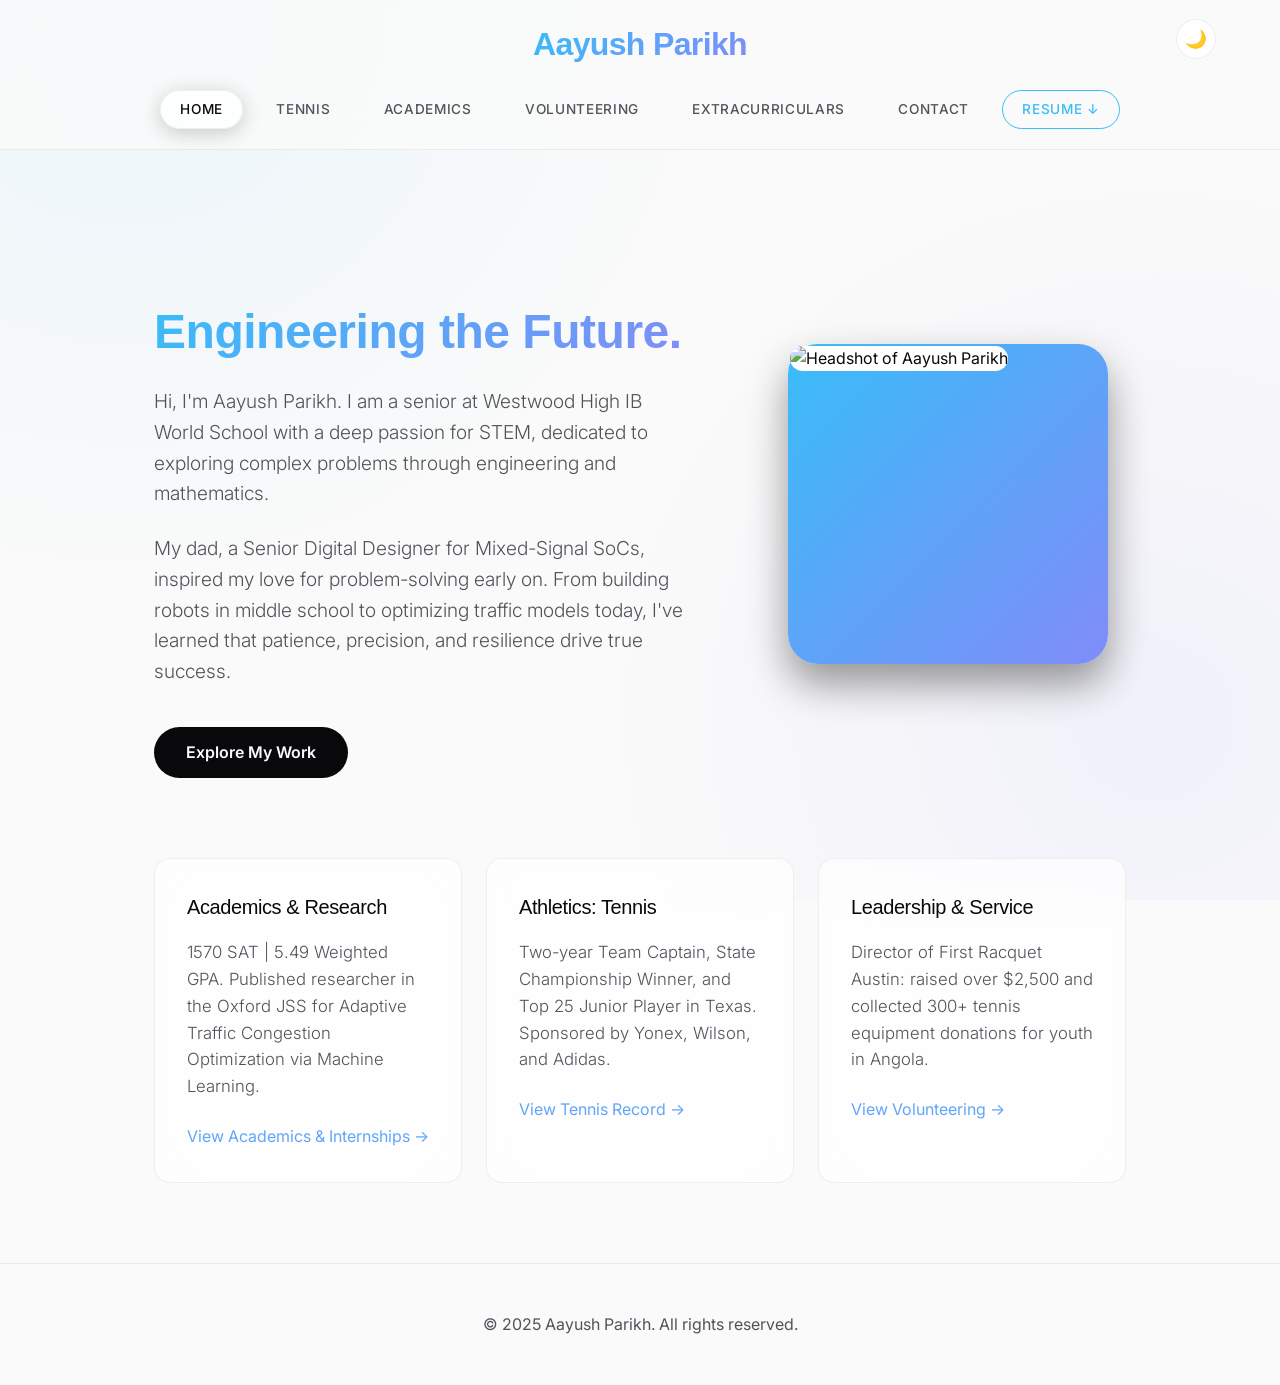
==== index.html @ a895808f "Revise introduction text and set light theme default Updated personal introduction and theme toggle " ====
<!DOCTYPE html>
<html lang="en">
<head>
  <meta charset="UTF-8">
  <meta name="viewport" content="width=device-width, initial-scale=1.0">
  <meta name="description" content="Portfolio of Aayush Parikh: Senior at Westwood High IB World School, published ML researcher, and top 25 Texas varsity tennis player.">
  <title>Aayush Parikh | Home</title>
  <link href="https://fonts.googleapis.com/css2?family=Clash+Display:wght@500;600;700&family=Inter:wght@300;400;500;600&display=swap" rel="stylesheet">
  <link rel="stylesheet" href="style.css">
  <link rel="icon" type="image/svg+xml" href="favicon.svg">
</head>
<body>
  <div id="scrollProgress"></div>

  <header>
    <button id="themeToggle" title="Toggle Light/Dark Mode" aria-label="Toggle Light and Dark Mode">☀️</button>
    <h1>Aayush Parikh</h1>
    <nav class="top-buttons">
      <a href="index.html" class="button active">Home</a>
      <a href="tennis.html" class="button">Tennis</a>
      <a href="academics.html" class="button">Academics</a>
      <a href="volunteering.html" class="button">Volunteering</a>
      <a href="extracurriculars.html" class="button">Extracurriculars</a>
      <a href="contact.html" class="button">Contact</a>
      <a href="Aayush_Parikh_Resume.pdf" target="_blank" class="button" style="border-color: var(--neon-cyan); color: var(--neon-cyan);">Resume ↓</a>
    </nav>
  </header>
  
  <main>
    <div class="hero-wrapper reveal">
      <div class="hero-text">
        <h2 style="font-size: 3rem; margin-bottom: 1rem;">Engineering the Future.</h2>
        <p style="font-size: 1.2rem;">Hi, I'm Aayush Parikh. I am a senior at Westwood High IB World School with a deep passion for STEM, dedicated to exploring complex problems through engineering and mathematics.</p>
        
        <p style="font-size: 1.2rem;">My dad, a Senior Digital Designer for Mixed-Signal SoCs, inspired my love for problem-solving early on. From building robots in middle school to optimizing traffic models today, I've learned that patience, precision, and resilience drive true success.</p>
        
        <a href="academics.html" class="button" style="display: inline-block; background: var(--accent-gradient); color: white; padding: 0.8rem 2rem; border-radius: 30px; font-weight: 600; margin-top: 1rem; box-shadow: 0 4px 15px rgba(0, 242, 254, 0.3);">Explore My Work</a>
      </div>
      
      <div class="hero-visual">
        <div class="image-frame">
          <img src="profile.jpg" alt="Headshot of Aayush Parikh">
        </div>
      </div>
    </div>

    <div class="card-grid reveal">
      <div class="card">
        <h3>Academics & Research</h3>
        <p>1570 SAT | 5.49 Weighted GPA. Published researcher in the Oxford JSS for Adaptive Traffic Congestion Optimization via Machine Learning.</p>
        <a href="academics.html">View Academics & Internships →</a>
      </div>
      <div class="card">
        <h3>Athletics: Tennis</h3>
        <p>Two-year Team Captain, State Championship Winner, and Top 25 Junior Player in Texas. Sponsored by Yonex, Wilson, and Adidas.</p>
        <a href="tennis.html">View Tennis Record →</a>
      </div>
      <div class="card">
        <h3>Leadership & Service</h3>
        <p>Director of First Racquet Austin: raised over $2,500 and collected 300+ tennis equipment donations for youth in Angola.</p>
        <a href="volunteering.html">View Volunteering →</a>
      </div>
    </div>
  </main>

  <footer style="text-align: center; padding: 3rem; color: var(--text-muted); margin-top: auto; border-top: 1px solid var(--glass-border);">
    © 2025 Aayush Parikh. All rights reserved.
  </footer>
  <button id="backToTop" title="Back to top" aria-label="Scroll back to top">↑</button>

  <script>
    const themeToggle = document.getElementById('themeToggle');
    const html = document.documentElement;
    // Defaulting to light theme based on feedback
    const savedTheme = localStorage.getItem('theme') || 'light';
    html.setAttribute('data-theme', savedTheme);
    themeToggle.textContent = savedTheme === 'dark' ? '☀️' : '🌙';
    
    themeToggle.addEventListener('click', () => {
      const newTheme = html.getAttribute('data-theme') === 'light' ? 'dark' : 'light';
      html.setAttribute('data-theme', newTheme);
      localStorage.setItem('theme', newTheme);
      themeToggle.textContent = newTheme === 'dark' ? '☀️' : '🌙';
    });

    const backToTopButton = document.getElementById('backToTop');
    window.addEventListener('scroll', () => backToTopButton.classList.toggle('show', window.scrollY > 300));
    backToTopButton.addEventListener('click', () => window.scrollTo({ top: 0, behavior: 'smooth' }));

    window.addEventListener('scroll', () => {
      const progressBar = document.getElementById('scrollProgress');
      if (progressBar) {
        const scrollTop = window.scrollY || document.documentElement.scrollTop;
        const scrollHeight = document.documentElement.scrollHeight - window.innerHeight;
        const progress = scrollHeight > 0 ? (scrollTop / scrollHeight) * 100 : 0;
        progressBar.style.width = progress + '%';
      }
    });

    const revealElements = document.querySelectorAll('.reveal');
    const revealOptions = { threshold: 0.15, rootMargin: "0px 0px -50px 0px" };
    const revealOnScroll = new IntersectionObserver(function(entries, observer) {
      entries.forEach(entry => {
        if (!entry.isIntersecting) return;
        entry.target.classList.add('active');
        observer.unobserve(entry.target); 
      });
    }, revealOptions);
    revealElements.forEach(el => revealOnScroll.observe(el));
  </script>
</body>
</html>
---- style.css ----
/* ==========================
   Ultra-Premium Design Tokens
========================== */
:root {
  --bg-base: #09090b; 
  --bg-surface: #18181b; 
  --neon-cyan: #38bdf8;
  --neon-blue: #60a5fa;
  --neon-purple: #818cf8;
  --accent-gradient: linear-gradient(135deg, var(--neon-cyan), var(--neon-purple));
  --glass-bg: rgba(255, 255, 255, 0.02);
  --glass-border: rgba(255, 255, 255, 0.05);
  --glass-hover: rgba(255, 255, 255, 0.06);
  --glass-blur: blur(20px);
  --header-glass: rgba(9, 9, 11, 0.65);
  --text-main: #f8fafc; 
  --text-muted: #a1a1aa; 
  --mesh-opacity: 0.03;
}

[data-theme="light"] {
  --bg-base: #fafafa;
  --bg-surface: #ffffff;
  --glass-bg: rgba(255, 255, 255, 0.7);
  --glass-border: rgba(0, 0, 0, 0.06);
  --glass-hover: rgba(255, 255, 255, 0.9);
  --header-glass: rgba(250, 250, 250, 0.8);
  --text-main: #09090b;
  --text-muted: #52525b;
  --mesh-opacity: 0.08;
}

* { margin: 0; padding: 0; box-sizing: border-box; }
html { scroll-behavior: smooth; }

::selection {
  background: rgba(56, 189, 248, 0.3); 
  color: var(--text-main);
  text-shadow: none;
}
::-moz-selection {
  background: rgba(56, 189, 248, 0.3);
  color: var(--text-main);
  text-shadow: none;
}

body {
  font-family: 'Inter', -apple-system, sans-serif;
  background-color: var(--bg-base);
  background-image: 
    radial-gradient(circle at 10% 0%, rgba(56, 189, 248, var(--mesh-opacity)), transparent 40%),
    radial-gradient(circle at 90% 80%, rgba(129, 140, 248, var(--mesh-opacity)), transparent 40%);
  background-attachment: fixed;
  color: var(--text-main);
  line-height: 1.6;
  display: flex;
  flex-direction: column;
  min-height: 100vh;
  overflow-x: hidden;
  transition: background-color 0.6s cubic-bezier(0.16, 1, 0.3, 1), color 0.6s ease;
}

h1, h2, h3, .logo { 
  font-family: 'Clash Display', sans-serif; 
  letter-spacing: -0.02em;
}

h1, h2 {
  background: var(--accent-gradient);
  -webkit-background-clip: text;
  -webkit-text-fill-color: transparent;
  display: inline-block;
  margin-bottom: 1.5rem;
}

a { 
  color: var(--neon-blue); 
  text-decoration: none; 
  transition: all 0.3s ease; 
}
a:hover { 
  color: var(--neon-purple); 
}

/* Navigation */
header {
  position: sticky;
  top: 0;
  z-index: 100;
  background: var(--header-glass);
  backdrop-filter: var(--glass-blur);
  -webkit-backdrop-filter: var(--glass-blur);
  border-bottom: 1px solid var(--glass-border);
  padding: 1.2rem 5vw; 
  display: flex;
  flex-direction: column;
  align-items: center;
  transition: background 0.5s ease;
}

header h1 {
  font-size: 2rem;
  margin-bottom: 1.2rem;
  font-weight: 600;
}

.top-buttons {
  display: flex;
  justify-content: center;
  gap: 0.8rem;
  flex-wrap: wrap;
  align-items: center;
}

.top-buttons .button {
  padding: 0.5rem 1.2rem;
  border-radius: 20px;
  font-weight: 500;
  color: var(--text-muted);
  border: 1px solid transparent;
  background: transparent;
  transition: all 0.3s cubic-bezier(0.16, 1, 0.3, 1);
  font-size: 0.85rem;
  letter-spacing: 0.05em;
  text-transform: uppercase;
}

.top-buttons .button:hover {
  background: var(--glass-bg);
  border-color: var(--glass-border);
  color: var(--text-main);
}

.top-buttons .button.active {
  background: var(--glass-bg);
  color: var(--text-main);
  border-color: var(--glass-border);
  box-shadow: 0 4px 20px rgba(0, 0, 0, 0.2);
}

#themeToggle {
  background: var(--glass-bg);
  border: 1px solid var(--glass-border);
  color: var(--text-main);
  border-radius: 50%;
  width: 40px;
  height: 40px;
  cursor: pointer;
  display: flex;
  align-items: center;
  justify-content: center;
  font-size: 1.1rem;
  transition: all 0.3s cubic-bezier(0.16, 1, 0.3, 1);
  position: absolute;
  top: 1.2rem;
  right: 5vw;
}

#themeToggle:hover {
  transform: scale(1.05) rotate(5deg);
  background: var(--glass-hover);
}

/* Animations */
.reveal {
  opacity: 0;
  transform: translateY(30px);
  transition: all 0.8s cubic-bezier(0.16, 1, 0.3, 1);
}

.reveal.active {
  opacity: 1;
  transform: translateY(0);
}

/* Main Content */
main {
  flex: 1;
  width: 100%;
  max-width: 1100px;
  margin: 0 auto;
  padding: 5rem 5vw; 
}

h2 { font-size: 1.8rem; margin-top: 4rem; letter-spacing: -0.01em; }
p, ul { color: var(--text-muted); font-size: 1.05rem; margin-bottom: 1.5rem; font-weight: 300; }
ul { padding-left: 1.5rem; margin-bottom: 1.5rem; }
li { margin-bottom: 0.6rem; }

/* Images & Media */
.card-img {
  width: 100%;
  height: 220px;
  object-fit: cover;
  border-radius: 8px;
  margin-bottom: 1.5rem;
  background-color: var(--glass-border);
}

/* Hero Section */
.hero-wrapper {
  display: flex;
  align-items: center;
  justify-content: space-between;
  gap: 5rem;
  margin-bottom: 5rem;
}

.hero-text { flex: 1.2; }
.hero-visual { flex: 0.8; display: flex; justify-content: center; }

.image-frame {
  width: 100%;
  max-width: 320px;
  aspect-ratio: 1 / 1;
  border-radius: 30px; 
  padding: 2px; 
  background: var(--accent-gradient);
  box-shadow: 0 20px 40px rgba(0, 0, 0, 0.4);
  animation: float 8s ease-in-out infinite;
}

.image-frame img {
  width: 100%;
  height: 100%;
  object-fit: cover;
  border-radius: 28px; 
  background-color: var(--bg-surface);
}

@keyframes float {
  0% { transform: translateY(0px); }
  50% { transform: translateY(-12px); }
  100% { transform: translateY(0px); }
}

.button[style*="background: var(--accent-gradient)"] {
  background: var(--text-main) !important;
  color: var(--bg-base) !important;
  box-shadow: none !important;
  transition: transform 0.3s ease, opacity 0.3s ease !important;
}
.button[style*="background: var(--accent-gradient)"]:hover {
  transform: translateY(-2px) !important;
  opacity: 0.9 !important;
}

/* Cards */
.card-grid {
  display: grid;
  grid-template-columns: repeat(auto-fit, minmax(300px, 1fr));
  gap: 1.5rem;
  margin-top: 2rem;
}

.card {
  background: var(--glass-bg);
  backdrop-filter: var(--glass-blur);
  -webkit-backdrop-filter: var(--glass-blur);
  padding: 2rem;
  border-radius: 16px;
  border: 1px solid var(--glass-border);
  transition: all 0.4s cubic-bezier(0.16, 1, 0.3, 1);
  position: relative;
  overflow: hidden;
}

.card:hover {
  transform: translateY(-5px);
  background: var(--glass-hover);
  border-color: rgba(255, 255, 255, 0.1);
  box-shadow: 0 20px 40px rgba(0, 0, 0, 0.2);
}

.card h3 { 
  font-size: 1.25rem; 
  margin-bottom: 1rem; 
  color: var(--text-main); 
  font-weight: 500;
}

/* Tables */
table {
  width: 100%;
  border-collapse: separate;
  border-spacing: 0;
  margin: 2rem 0;
  border-radius: 12px;
  overflow: hidden;
  border: 1px solid var(--glass-border);
}

thead { background: var(--glass-bg); }
th, td { padding: 1rem 1.2rem; text-align: left; font-size: 0.95rem;}
th { font-weight: 500; color: var(--text-muted); text-transform: uppercase; font-size: 0.8rem; letter-spacing: 0.05em; border-bottom: 1px solid var(--glass-border); }
td { border-bottom: 1px solid var(--glass-border); background: transparent; }
tr:last-child td { border-bottom: none; }
td strong { color: var(--text-main); font-weight: 500; }

/* Back to Top */
#backToTop {
  position: fixed;
  bottom: 30px;
  right: 30px;
  background: var(--header-glass);
  color: var(--text-main);
  border: 1px solid var(--glass-border);
  width: 45px;
  height: 45px;
  border-radius: 50%;
  cursor: pointer;
  font-size: 1.2rem;
  display: flex;
  align-items: center;
  justify-content: center;
  backdrop-filter: var(--glass-blur);
  opacity: 0;
  pointer-events: none;
  transition: all 0.4s cubic-bezier(0.16, 1, 0.3, 1);
  z-index: 1000;
}

#backToTop:hover {
  transform: translateY(-4px);
  background: var(--glass-hover);
  border-color: var(--text-muted);
}

#backToTop.show {
  opacity: 1;
  pointer-events: auto;
}

@media (max-width: 900px) {
  .hero-wrapper { flex-direction: column-reverse; text-align: center; gap: 3rem; margin-bottom: 3rem;}
  .image-frame { max-width: 220px; }
  #themeToggle { top: 1rem; right: 1rem; width: 35px; height: 35px; font-size: 1rem; }
  header h1 { font-size: 1.5rem; }
  main { padding: 3rem 5vw; }
}

#scrollProgress {
  position: fixed;
  top: 0;
  left: 0;
  height: 4px;
  background: var(--accent-gradient);
  width: 0%;
  z-index: 9999;
  box-shadow: 0 0 15px rgba(56, 189, 248, 0.6);
  transition: width 0.1s ease-out; 
}
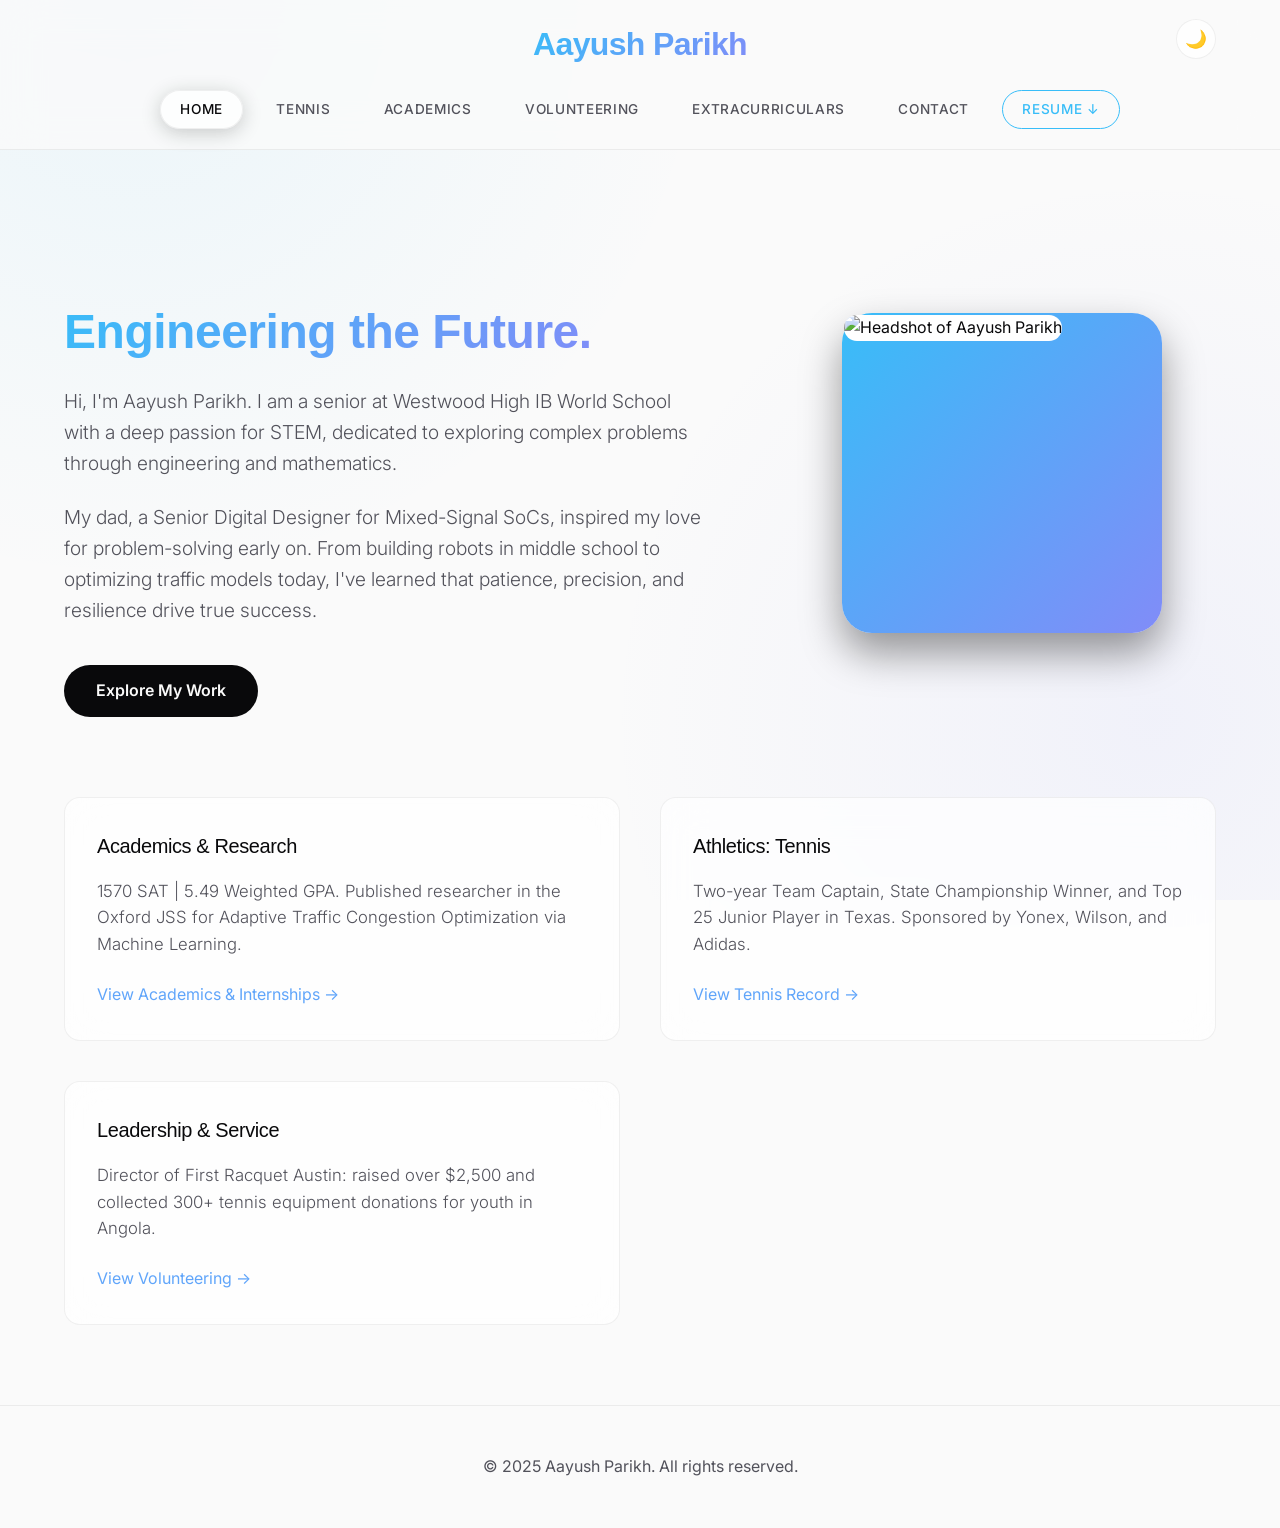
==== commit fb891ffa: "Remove comment on theme defaulting Removed comment about defaulting to light theme." ====
--- a/index.html
+++ b/index.html
@@ -71,7 +71,6 @@
   <script>
     const themeToggle = document.getElementById('themeToggle');
     const html = document.documentElement;
-    // Defaulting to light theme based on feedback
     const savedTheme = localStorage.getItem('theme') || 'light';
     html.setAttribute('data-theme', savedTheme);
     themeToggle.textContent = savedTheme === 'dark' ? '☀️' : '🌙';
--- a/style.css
+++ b/style.css
@@ -177,7 +177,7 @@
 main {
   flex: 1;
   width: 100%;
-  max-width: 1100px;
+  max-width: 1300px;
   margin: 0 auto;
   padding: 5rem 5vw; 
 }
@@ -190,8 +190,9 @@
 /* Images & Media */
 .card-img {
   width: 100%;
-  height: 220px;
-  object-fit: cover;
+  height: auto; 
+  max-height: 450px; 
+  object-fit: cover; 
   border-radius: 8px;
   margin-bottom: 1.5rem;
   background-color: var(--glass-border);
@@ -248,8 +249,8 @@
 /* Cards */
 .card-grid {
   display: grid;
-  grid-template-columns: repeat(auto-fit, minmax(300px, 1fr));
-  gap: 1.5rem;
+  grid-template-columns: repeat(auto-fit, minmax(450px, 1fr));
+  gap: 2.5rem;
   margin-top: 2rem;
 }
 
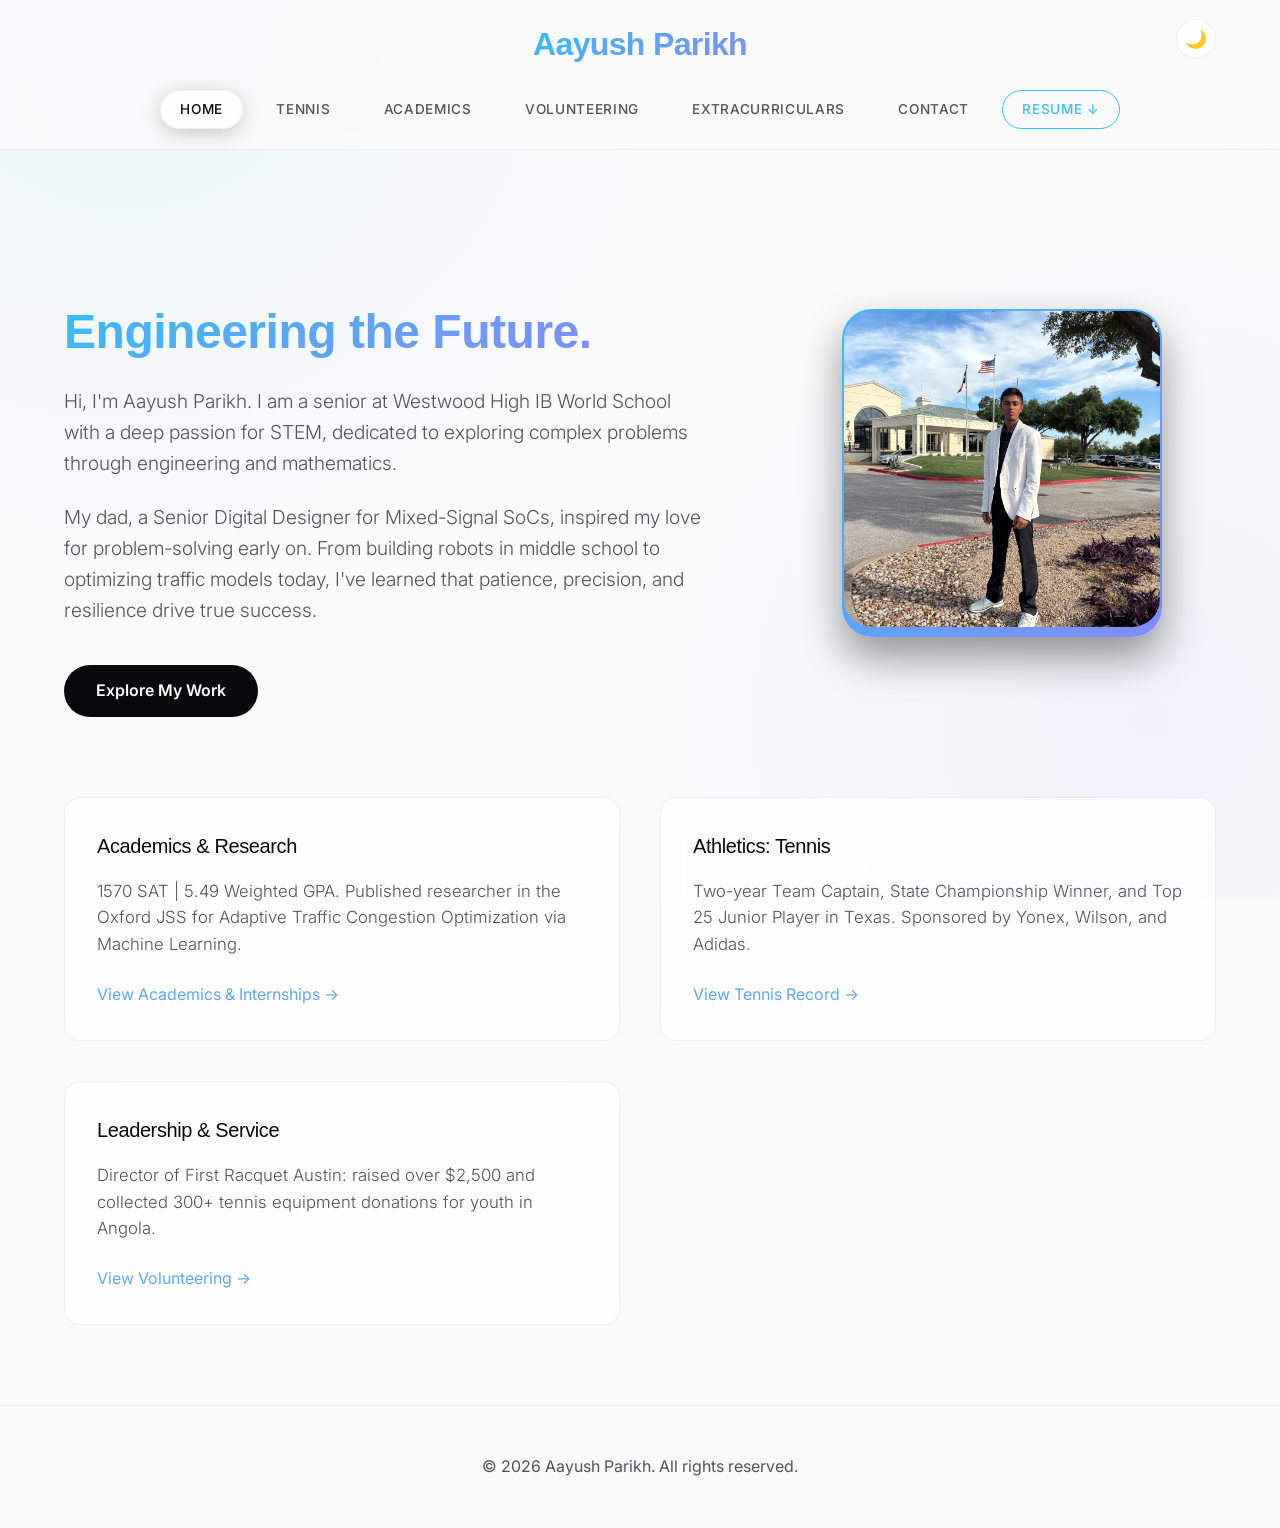
==== commit 246e58ec: "Update footer copyright year to 2026" ====
--- a/index.html
+++ b/index.html
@@ -39,7 +39,7 @@
       
       <div class="hero-visual">
         <div class="image-frame">
-          <img src="profile.jpg" alt="Headshot of Aayush Parikh">
+          <img src="images/profile.jpg" alt="Headshot of Aayush Parikh">
         </div>
       </div>
     </div>
@@ -64,7 +64,7 @@
   </main>
 
   <footer style="text-align: center; padding: 3rem; color: var(--text-muted); margin-top: auto; border-top: 1px solid var(--glass-border);">
-    © 2025 Aayush Parikh. All rights reserved.
+    © 2026 Aayush Parikh. All rights reserved.
   </footer>
   <button id="backToTop" title="Back to top" aria-label="Scroll back to top">↑</button>
 
@@ -106,6 +106,44 @@
       });
     }, revealOptions);
     revealElements.forEach(el => revealOnScroll.observe(el));
+
+    // Refined Dynamic Lightbox Logic
+    const lightbox = document.createElement('div');
+    lightbox.id = 'lightbox-modal';
+    lightbox.innerHTML = `<button id="lightbox-close" aria-label="Close modal">×</button><div id="lightbox-body"></div>`;
+    document.body.appendChild(lightbox);
+    
+    const lightboxBody = document.getElementById('lightbox-body');
+
+    const expandables = document.querySelectorAll('.card-img, .image-frame img, table');
+    expandables.forEach(el => {
+      el.classList.add('expandable');
+      el.addEventListener('click', () => {
+        lightboxBody.innerHTML = '';
+        const clone = el.cloneNode(true);
+        clone.classList.remove('expandable', 'reveal', 'active');
+        clone.classList.add('lightbox-content');
+        lightboxBody.appendChild(clone);
+        lightbox.classList.add('active');
+        document.body.style.overflow = 'hidden'; 
+      });
+    });
+
+    const closeLightbox = () => {
+      lightbox.classList.remove('active');
+      setTimeout(() => { lightboxBody.innerHTML = ''; }, 400); 
+      document.body.style.overflow = '';
+    };
+
+    // Clicking anywhere closes it, unless highlighting text
+    lightbox.addEventListener('click', () => {
+      if (window.getSelection().toString().length > 0) return;
+      closeLightbox();
+    });
+
+    document.addEventListener('keydown', (e) => {
+      if (e.key === 'Escape' && lightbox.classList.contains('active')) closeLightbox();
+    });
   </script>
 </body>
 </html>
--- a/style.css
+++ b/style.css
@@ -68,6 +68,7 @@
 h1, h2 {
   background: var(--accent-gradient);
   -webkit-background-clip: text;
+  background-clip: text; 
   -webkit-text-fill-color: transparent;
   display: inline-block;
   margin-bottom: 1.5rem;
@@ -351,3 +352,88 @@
   box-shadow: 0 0 15px rgba(56, 189, 248, 0.6);
   transition: width 0.1s ease-out; 
 }
+
+/* ==========================
+   Lightbox / Modal UI
+========================== */
+.expandable {
+  cursor: zoom-in;
+  transition: transform 0.3s ease, box-shadow 0.3s ease;
+}
+.expandable:hover {
+  transform: scale(1.02);
+  box-shadow: 0 10px 30px rgba(0, 0, 0, 0.2);
+}
+table.expandable:hover {
+  transform: translateY(-4px);
+}
+
+#lightbox-modal {
+  position: fixed;
+  top: 0;
+  left: 0;
+  width: 100vw;
+  height: 100vh;
+  background: var(--header-glass);
+  backdrop-filter: var(--glass-blur);
+  -webkit-backdrop-filter: var(--glass-blur);
+  z-index: 99999;
+  display: flex;
+  align-items: center;
+  justify-content: center;
+  opacity: 0;
+  pointer-events: none;
+  transition: opacity 0.4s cubic-bezier(0.16, 1, 0.3, 1);
+  padding: 2rem;
+  cursor: zoom-out; /* Changes cursor to indicate clicking anywhere closes it */
+}
+#lightbox-modal.active {
+  opacity: 1;
+  pointer-events: auto;
+}
+#lightbox-modal .lightbox-content {
+  cursor: auto; 
+  max-width: 90vw;
+  max-height: 90vh;
+  transform: scale(0.95);
+  transition: transform 0.4s cubic-bezier(0.16, 1, 0.3, 1);
+  border-radius: 12px;
+  box-shadow: 0 25px 50px rgba(0, 0, 0, 0.5);
+  background: var(--bg-surface); 
+  overflow: auto;
+}
+#lightbox-modal table.lightbox-content {
+  width: auto; /* Fixes the bug where tables stretch too far in the modal */
+  min-width: 50vw;
+  margin: 0 auto;
+}
+#lightbox-modal.active .lightbox-content {
+  transform: scale(1);
+}
+#lightbox-modal img.lightbox-content {
+  background: transparent;
+  object-fit: contain;
+  cursor: zoom-out; /* Clicking the image itself will close it */
+}
+#lightbox-close {
+  position: absolute;
+  top: 30px;
+  right: 30px;
+  background: var(--glass-bg);
+  border: 1px solid var(--glass-border);
+  color: var(--text-main);
+  width: 45px;
+  height: 45px;
+  border-radius: 50%;
+  font-size: 1.5rem;
+  cursor: pointer;
+  display: flex;
+  align-items: center;
+  justify-content: center;
+  transition: all 0.3s ease;
+  z-index: 100000;
+}
+#lightbox-close:hover {
+  background: var(--glass-hover);
+  transform: rotate(90deg);
+}
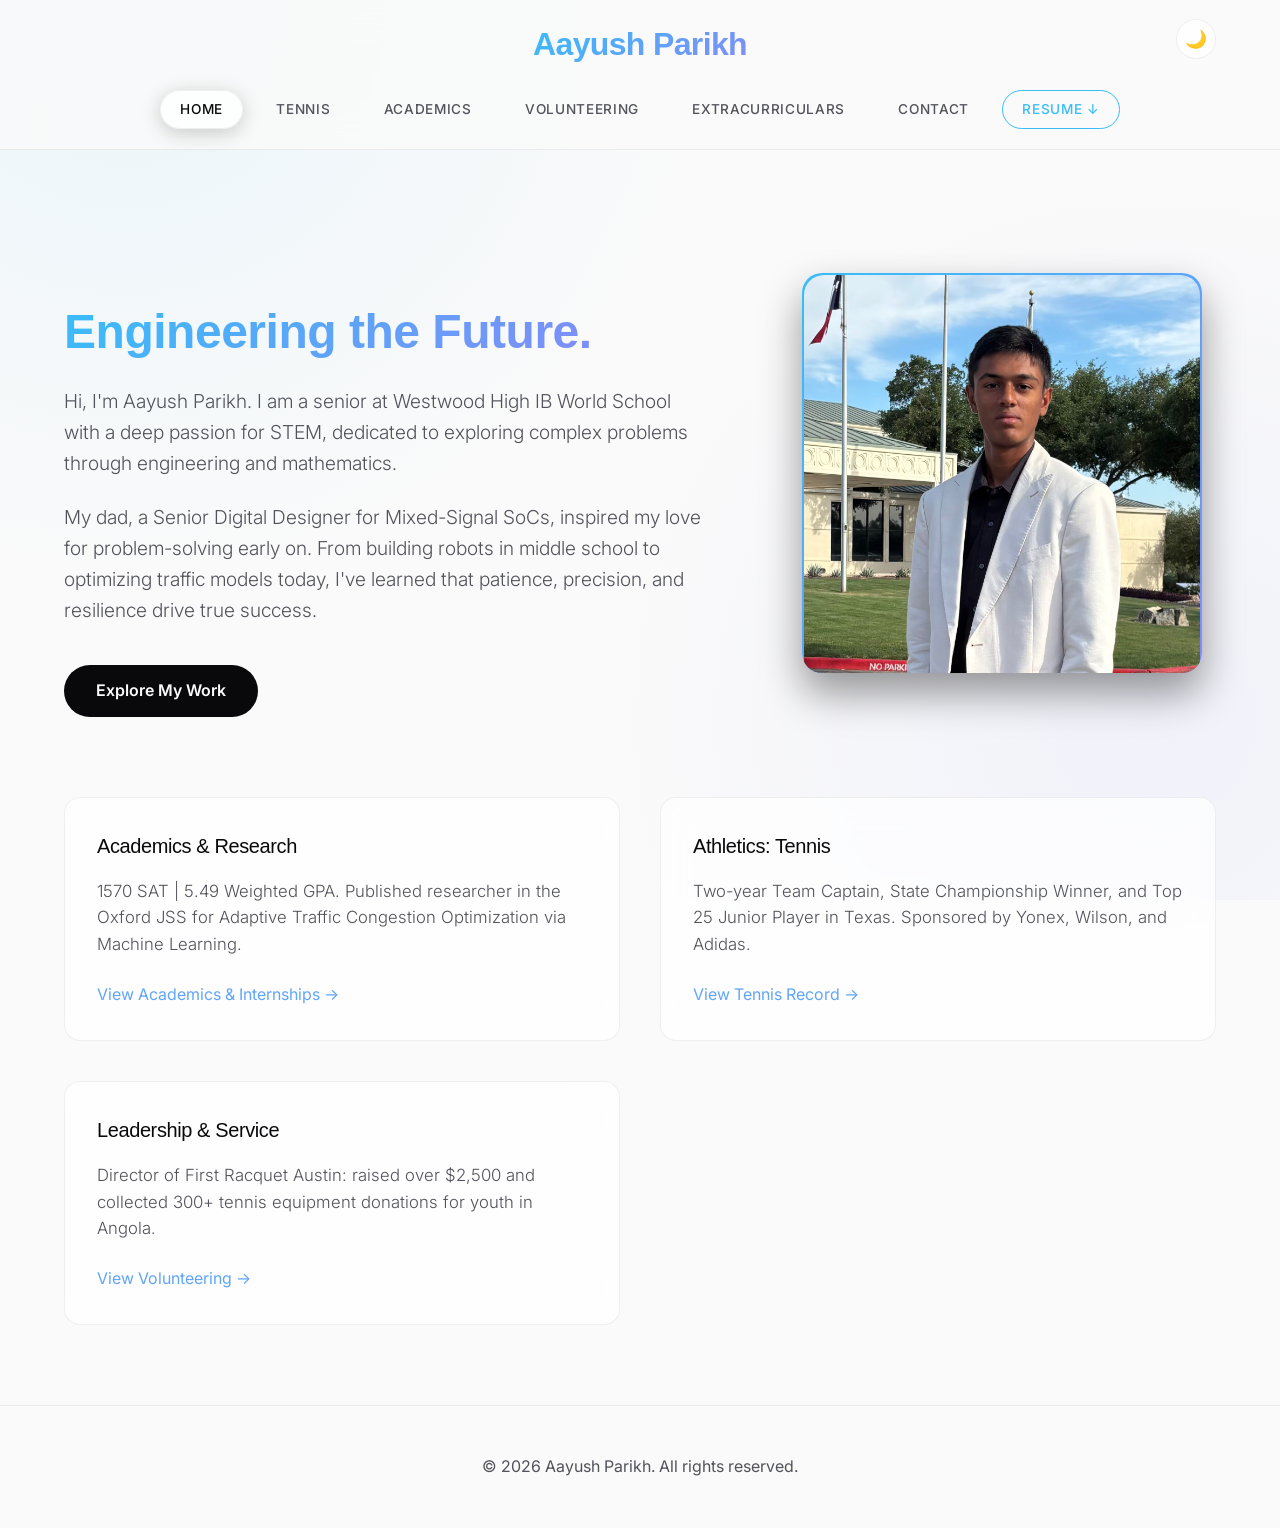
==== commit a806b01b: "Enhance image frame styling in index.html Updated image frame styles for better presentation." ====
--- a/index.html
+++ b/index.html
@@ -38,8 +38,8 @@
       </div>
       
       <div class="hero-visual">
-        <div class="image-frame">
-          <img src="images/profile.jpg" alt="Headshot of Aayush Parikh">
+        <div class="image-frame" style="max-width: 400px; margin: 0 auto; border-radius: 20px; overflow: hidden;">
+          <img src="images/profile.jpg" alt="Headshot of Aayush Parikh" style="width: 100%; height: auto; display: block; border-radius: inherit;">
         </div>
       </div>
     </div>
